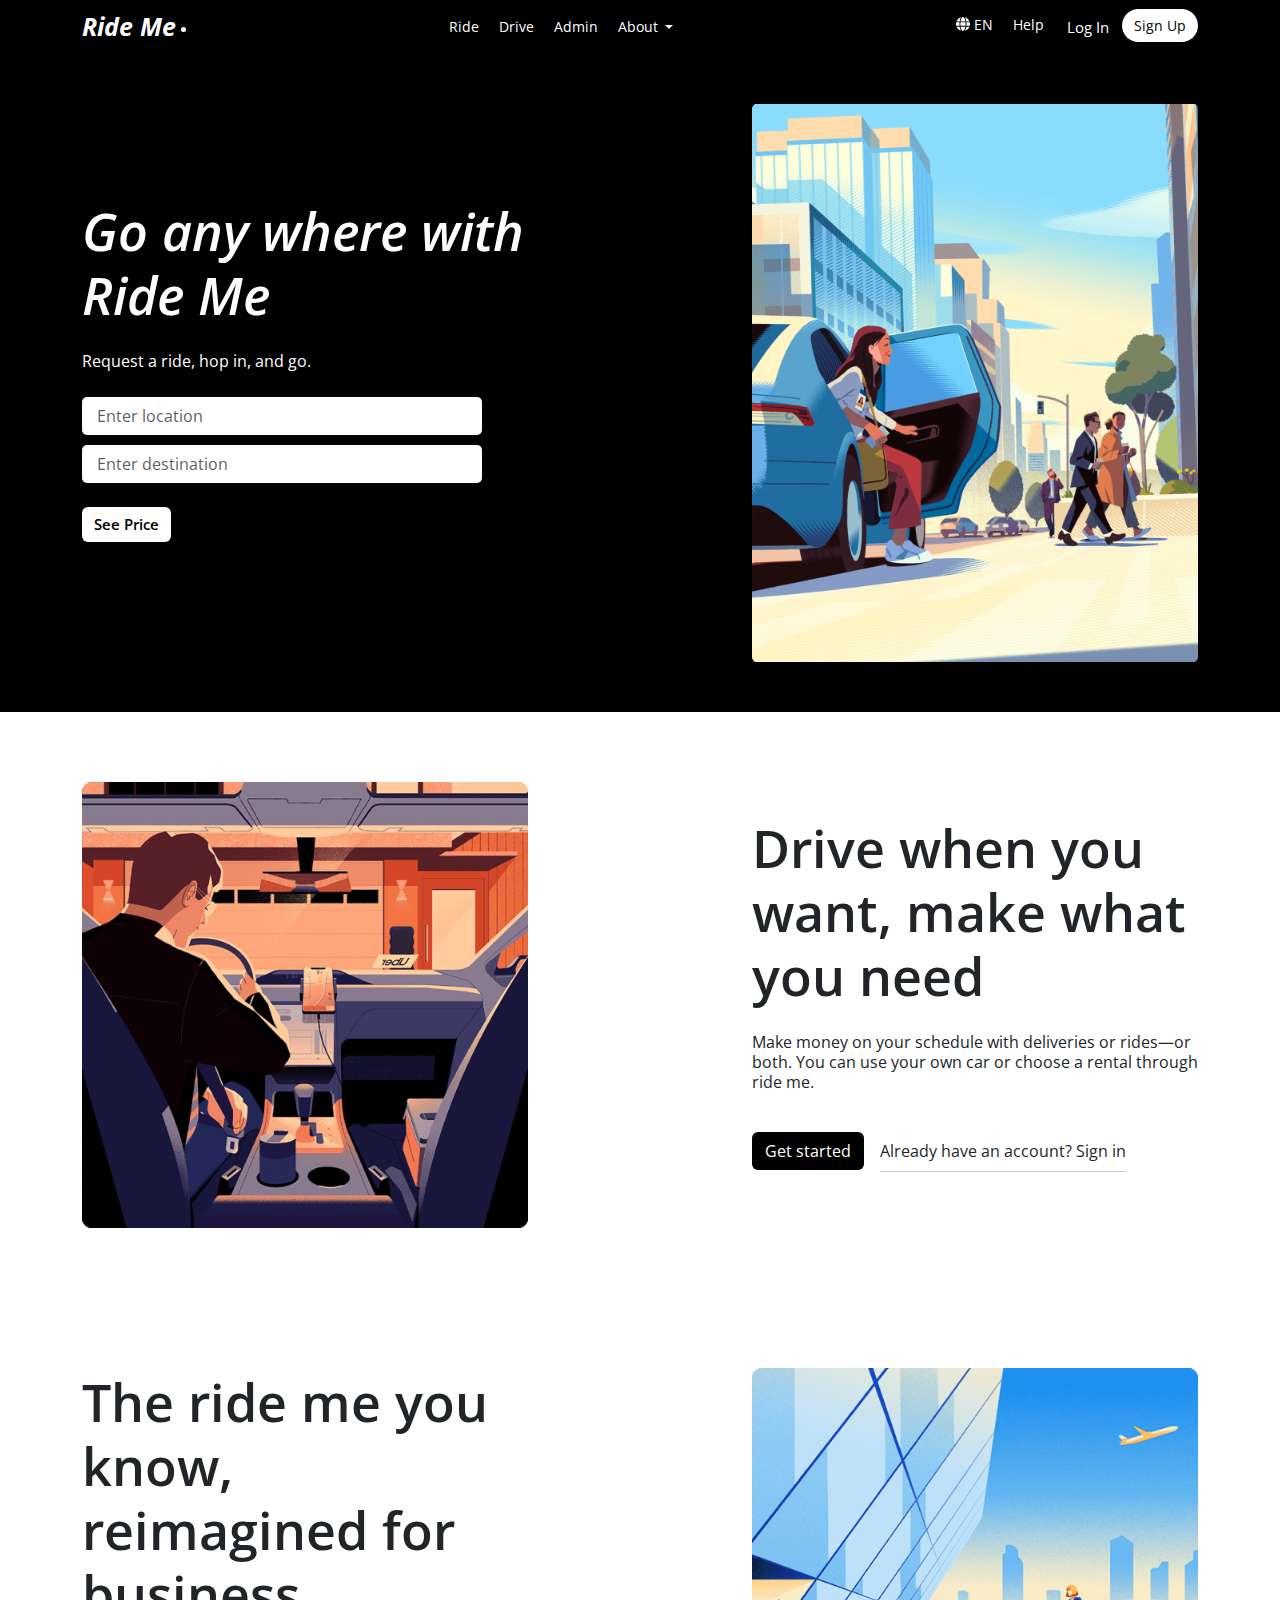
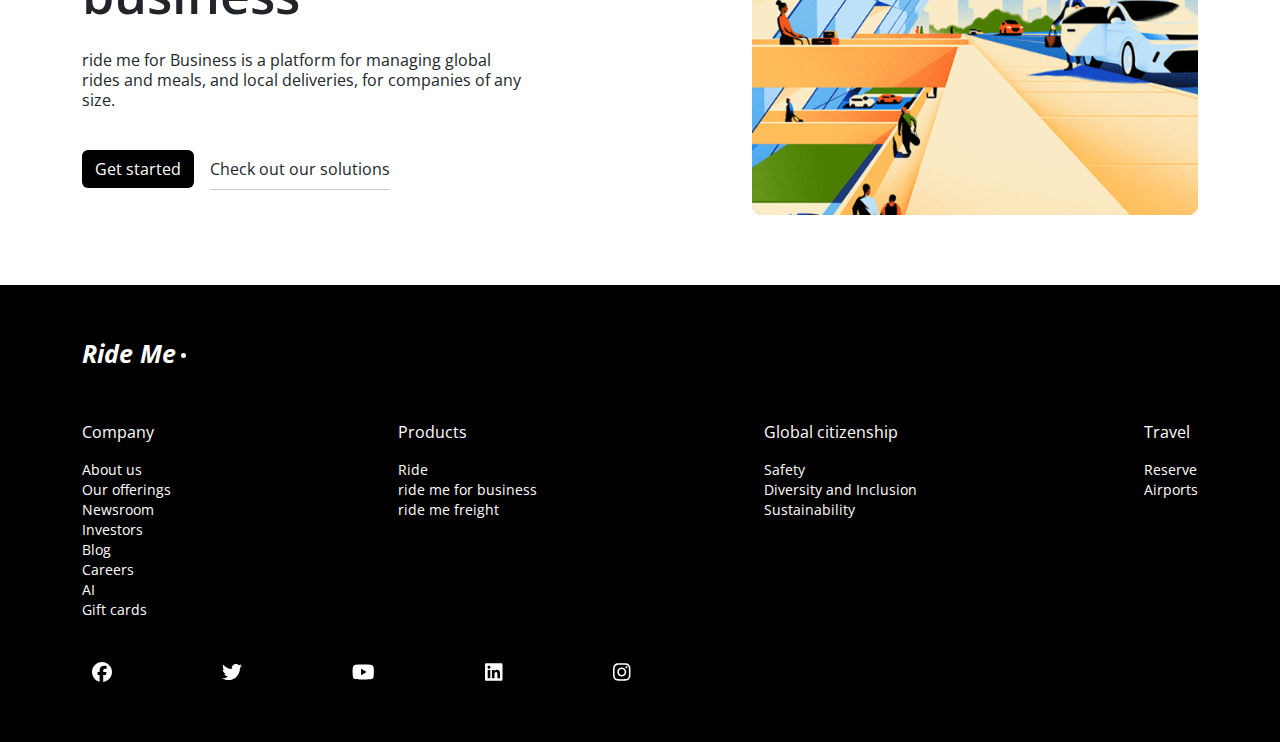
==== index.html @ de1ae910 "Add files via upload" ====
<!DOCTYPE html>
<html lang="en">
  <head>
    <meta charset="UTF-8" />
    <meta name="viewport" content="width=device-width, initial-scale=1.0" />
   
   
    <link rel="stylesheet" href="style/css/bootstrap.min.css">
    <link rel="preconnect" href="https://fonts.googleapis.com" />
    <link rel="preconnect" href="https://fonts.gstatic.com" crossorigin />
    <link
      href="https://fonts.googleapis.com/css2?family=Amatic+SC:wght@400;700&family=Open+Sans:ital,wght@0,300..800;1,300..800&display=swap"
      rel="stylesheet"
    />
    <link rel="stylesheet" href="style/css/Home.css"/>
    <link rel="stylesheet" href="style/all.min.css"/>
   
    <title>Ride Me</title>
  </head>
 
  <body>
    <nav class="navbar navbar-expand-lg">
        <div class="container">
          <a class="navbar-logo" href="index.html"><i>Ride Me</i></a>
          <button class="navbar-toggler" type="button" data-bs-toggle="collapse" data-bs-target="#navbarSupportedContent" aria-controls="navbarSupportedContent" aria-expanded="false" aria-label="Toggle navigation">
            <i class="fa-solid fa-bars"></i>
          </button>
          <div class="collapse navbar-collapse" id="navbarSupportedContent">
            <ul class="navbar-nav ms-auto mb-2 mb-lg-0">
              <li class="nav-item">
                <a class="nav-link active" aria-current="page" href="#">Ride</a>
              </li>
              <li class="nav-item">
                <a class="nav-link" href="drive.html">Drive</a>
              </li>
              <li class="nav-item">
                <a class="nav-link" href="#">Admin</a>
              </li>
              <li class="nav-item dropdown">
                <a class="nav-link dropdown-toggle" href="#" role="button" data-bs-toggle="dropdown" aria-expanded="false">
                  About
                </a>
                <ul class="dropdown-menu">
                  <li><a class="dropdown-item" href="#">About us</a></li>
                  <li><a class="dropdown-item" href="#">our offerings</a></li>
                  <li><a class="dropdown-item" href="#">Blog</a></li>
                  <li><a class="dropdown-item" href="#">How Ride Me work</a></li>
                </ul>
              </li>
              
            </ul>
            <ul class="navbar-nav ms-auto mb-2 mb-lg-0">
                <li class="nav-item">
                  <a class="nav-link" aria-current="page" href="#"><i class="fa-solid fa-globe me-1"></i>EN</a>
                </li>
                <li class="nav-item">
                  <a class="nav-link" href="#">Help</a>
                </li>
                <li class="nav-item">
                    <a href="#" class=" btn main-btn btn-default rounded-pill">Log In</a>
                </li>
                <li class="nav-item">
                    <a href="#" class="btn main-btn btn-primary rounded-pill ">Sign Up</a>
                </li>
                 
              </ul>
          </div>
          
        </div>
      </nav>
      <div class="sec-one ">
        <div class="container d-lg-flex">
       <div class="sec-one-left">
        <h1><i>Go any where with Ride Me</i>
            
        </h1>
         <p>
            Request a ride, hop in, and go.
         </p>
        <form class="" >
            
            <input class="loc form-control" type="text" name="location" placeholder="Enter location"  required="">
            <input class="des form-control" type="text"  placeholder="Enter destination"  required="" name="destination"> 
            <button class="btn btn-primary my-4" type="submit">See Price</button>
        </form>
       </div>
       <div class="sec-one-right">
        <img src="images/1.png" alt="">
       </div>
      </div>
    </div>
    <div class="sec-two">
        <div class="container d-lg-flex justify-content-between">
            <div class="sec-two-left ">
                <img src="images/2.png" alt="">
            </div>
            <div class="sec-two-right">
                <h1>
                    Drive when you want, make what you need 
                </h1>
                <p >
                    Make money on your schedule with deliveries or rides—or both. You can use your own car or choose a rental through ride me.  
                </p>
                <div class="btn-cont d-flex align-items-center">
                    <button class="btn  my-4 me-3" type="submit">Get started</button>
                    <a class="lin" href="#">Already have an account? Sign in</a>
                </div>
            </div>
        </div>
       
    </div>
    <div class="sec-two">
        <div class="container d-lg-flex justify-content-between">
            <div class="sec-two-left order-lg-1">
                <img src="images/3.png" alt="">
            </div>
            <div class="sec-two-right">
                <h1>
                    The ride me you know, reimagined for business
                </h1>
                <p >
                 ride me for Business is a platform for managing global rides and meals, and local deliveries, for companies of any size.  
                </p>
                <div class="btn-cont d-flex align-items-center">
                    <button class="btn  my-4 me-3" type="submit"><a href="drive.html">Get started</a></button>
                    <a class="lin" href="#">Check out our solutions</a>
                </div>
            </div>
        </div>
       
    </div>
    <footer>
        <div class="container">
            <div class="foot-logo fst-italic">
                <a href="index.html">Ride Me</a>
            </div>
            <div class="lists-cont d-lg-flex justify-content-between ">
           
            <ul>
            <p>Company</p>
             <li><a href="#">About us</a></li>
             <li><a href="drive.html">Our offerings</a></li>
             <li><a href="#">Newsroom</a></li>
             <li><a href="#">Investors</a></li>
             <li><a href="#">Blog</a></li>
             <li><a href="#">Careers</a></li>
             <li><a href="#">AI</a></li>
             <li><a href="#">Gift cards</a></li>
            </ul>
            <ul>
            <p>Products</p>
             <li><a href="#">Ride</a></li>
             <li><a href="drive.html">ride me for business</a></li>
             <li><a href="#">ride me freight</a></li>
            </ul>
            <ul>
            <p>Global citizenship</p>
             <li><a href="#">Safety</a></li>
             <li><a href="#">Diversity and Inclusion</a></li>
             <li><a href="#">Sustainability</a></li>
            </ul>
            <ul>
            <p>Travel</p>
             <li><a href="#">Reserve</a></li>
             <li><a href="#">Airports</a></li>
            </ul>
            </div>
            <div class="icons-cont mt-3 ">
                <a href="#"><i class="fa-brands fa-facebook"></i></a>
                <a href="#"><i class="fa-brands fa-twitter"></i></a>
                <a href="#"><i class="fa-brands fa-youtube"></i></a>
                <a href="#"><i class="fa-brands fa-linkedin"></i></a>
                <a href="#"><i class="fa-brands fa-instagram"></i></a>
            </div>
        </div>
    </footer>
    <script src="style/js/all.min.js"></script>
    <script src="style/js//bootstrap.bundle.min.js"></script>
  </body>
</html>
---- style/css/Home.css ----
:root{
--hover-light-color:#fdfdfda9;
--hover-dark-color:#000000d3;
--def-mar:24px;
--cont-width:1200px;
--anima-time:0.3s;
}
body{
    font-family:"Open Sans", sans-serif ;
    
}
a{
    text-decoration: none;
    color:inherit;
}
.navbar-logo,
.foot-logo{
    font-size: 25px;
    font-weight: 700;
    font-family: "Open Sans", sans-serif;
    color: #ffffff;
    position: relative;
   
}
nav{
  background-color: rgb(0, 0, 0);
}
.navbar-logo::after,
.foot-logo::after{
    content: "";
    width: 5px;
    height: 5px;
    background-color: #ffffff;
    position: absolute;
    top: 50%;
    border-radius: 50%;
    margin-left: 5px;
}
.navbar-toggler i.fa{
    font-size: 20px;
    color: #ffffff;
}
.navbar .navbar-nav .nav-link{
    color: #ffffff;
    transition: all 0.5s ease-in-out;
    border-radius: 15px;
    font-size: 14px;
    width: fit-content;
    padding: 5px 10px;
}
.navbar .navbar-nav .nav-link .active,
.navbar .navbar-nav .nav-link:focus,
.navbar .navbar-nav .nav-link:hover{
background-color: var(--hover-light-color);
}
.navbar .navbar-toggler{
    color: #ffffff;
}
.navbar .navbar-toggler:focus{
    box-shadow: none;
}

.navbar .btn-default{
    color: #fff;
    font-size: 15px;

}
.navbar .btn-default:hover{
    background-color: var(--hover-light-color);
}
.navbar .btn-primary{
    color: #000000;
    font-size: 14px;
    background-color: #fff;
    border: none;

}
.navbar .btn-primary:hover{
    background-color: #ffffffad;
    
}

.navbar .dropdown-menu {
    background-color: #333333;
    margin-top: 10px;
    border-radius:0 0px 10px 10px  ;
    border: none;
    
}
.navbar .dropdown-menu .dropdown-item{
color: white;
}
.navbar .dropdown-menu .dropdown-item:hover{
    background-color: var(--hover-light-color);
}
.sec-one{
    background-color: #000000;
    overflow: hidden;
}
.sec-two{
    width: 100%;
   padding-block: 20px;
}
.sec-one .container,
.sec-two .container,
footer .container{
    margin-block:50px ;
    justify-content: space-between;
    align-items: center;
    width: var(--cont-width);
}
.sec-one .container .sec-one-left{
    width: 40%;
    color: #fff;
}
.container .sec-one-left h1,
.sec-two-right h1{
    font-size:52px ;
    line-height: 64px;
    font-weight: 600;
}
.container .sec-one-left p,
.sec-two-right p
{
    line-height: 20px;
    font-weight: 400;
    margin-top: var(--def-mar);

}
.sec-one-left form{
display: flex;
flex-wrap: wrap;
}
.sec-one-left form .loc ,
.sec-one-left form .des{
    padding: 7px 15px;
    width: 400px;
    border: none;
    display: block;
    border-radius: 5px;
    margin-top:10px;
}
.sec-one-left form .btn{
    background-color: white ;
    color: #000000;
   border: none;
   font-size: 15px;
   font-weight: 600;
}
.sec-one-left form .btn:hover{
    background-color:var(--hover-light-color);
}
.sec-one-right,
.sec-two-left,
.sec-two-right{
    width: 40%;
    
}
.sec-one-right img,
.sec-two-left img{
    width: 100%;
}
.sec-two-right button{
    background-color: #000000;
    color: #fff;
    transition: all 0.3s ease;
}
.sec-two-right button:hover{
    background-color:var(--hover-dark-color);
    color: #fff;
}
.sec-two-right .btn-cont .lin{
margin: 0;
border-bottom: 1px rgba(0, 0, 0, 0.2) solid;
padding-block: 0.5rem;
transition: all 0.5s ease-in-out;
}
.sec-two-right .btn-cont .lin:hover{
    border-color:black ;
}
footer{
    background-color: #000000;
    overflow: hidden;
    color: #fff;
}
footer ul{
    list-style: none;
    padding: 0;
    margin-top: 3rem;
}
footer .lists-cont ul li{
    font-size: 14px;
    line-height: 20px;
    font-weight: 400;
    transition: all var(--anima-time) ease-in-out;
}
footer .lists-cont ul li:hover{
    color: var(--hover-light-color);
}
footer .icons-cont{
    font-size: 20px;
    width: 50%;
    display: flex;
    justify-content: space-between;
}
footer .icons-cont a{
    padding: 5px 10px;
    border-radius: 10px;
    transition: all var(--anima-time) ease-in-out;
}
footer .icons-cont a:hover{
    background-color: var(--hover-light-color);
}
@media (max-width: 995px){
    .sec-one .container .sec-one-right,
    .sec-one .container .sec-one-left,
    .sec-two-left,
    .sec-two-right{
        width:100%;
    }  
    .sec-one-left form .loc ,
.sec-one-left form .des{
    width: 100%;
}

}
@media (max-width: 575px){
    .sec-one .container .sec-one-right,
    .sec-one .container .sec-one-left,
    .sec-two-left,
    .sec-two-right
    {
        width:400px;
    }  
    .sec-two .container{
       width: 100%;
    }
    .sec-one-left form .loc ,
.sec-one-left form .des{
    width: 100%;
}
footer .icons-cont{
    width: fit-content;
}
}
@media (max-width: 400px){
    .sec-one .container .sec-one-right,
    .sec-one .container .sec-one-left,
    .sec-two-left,
    .sec-two-right
    {
        width:350px;
    }  
}
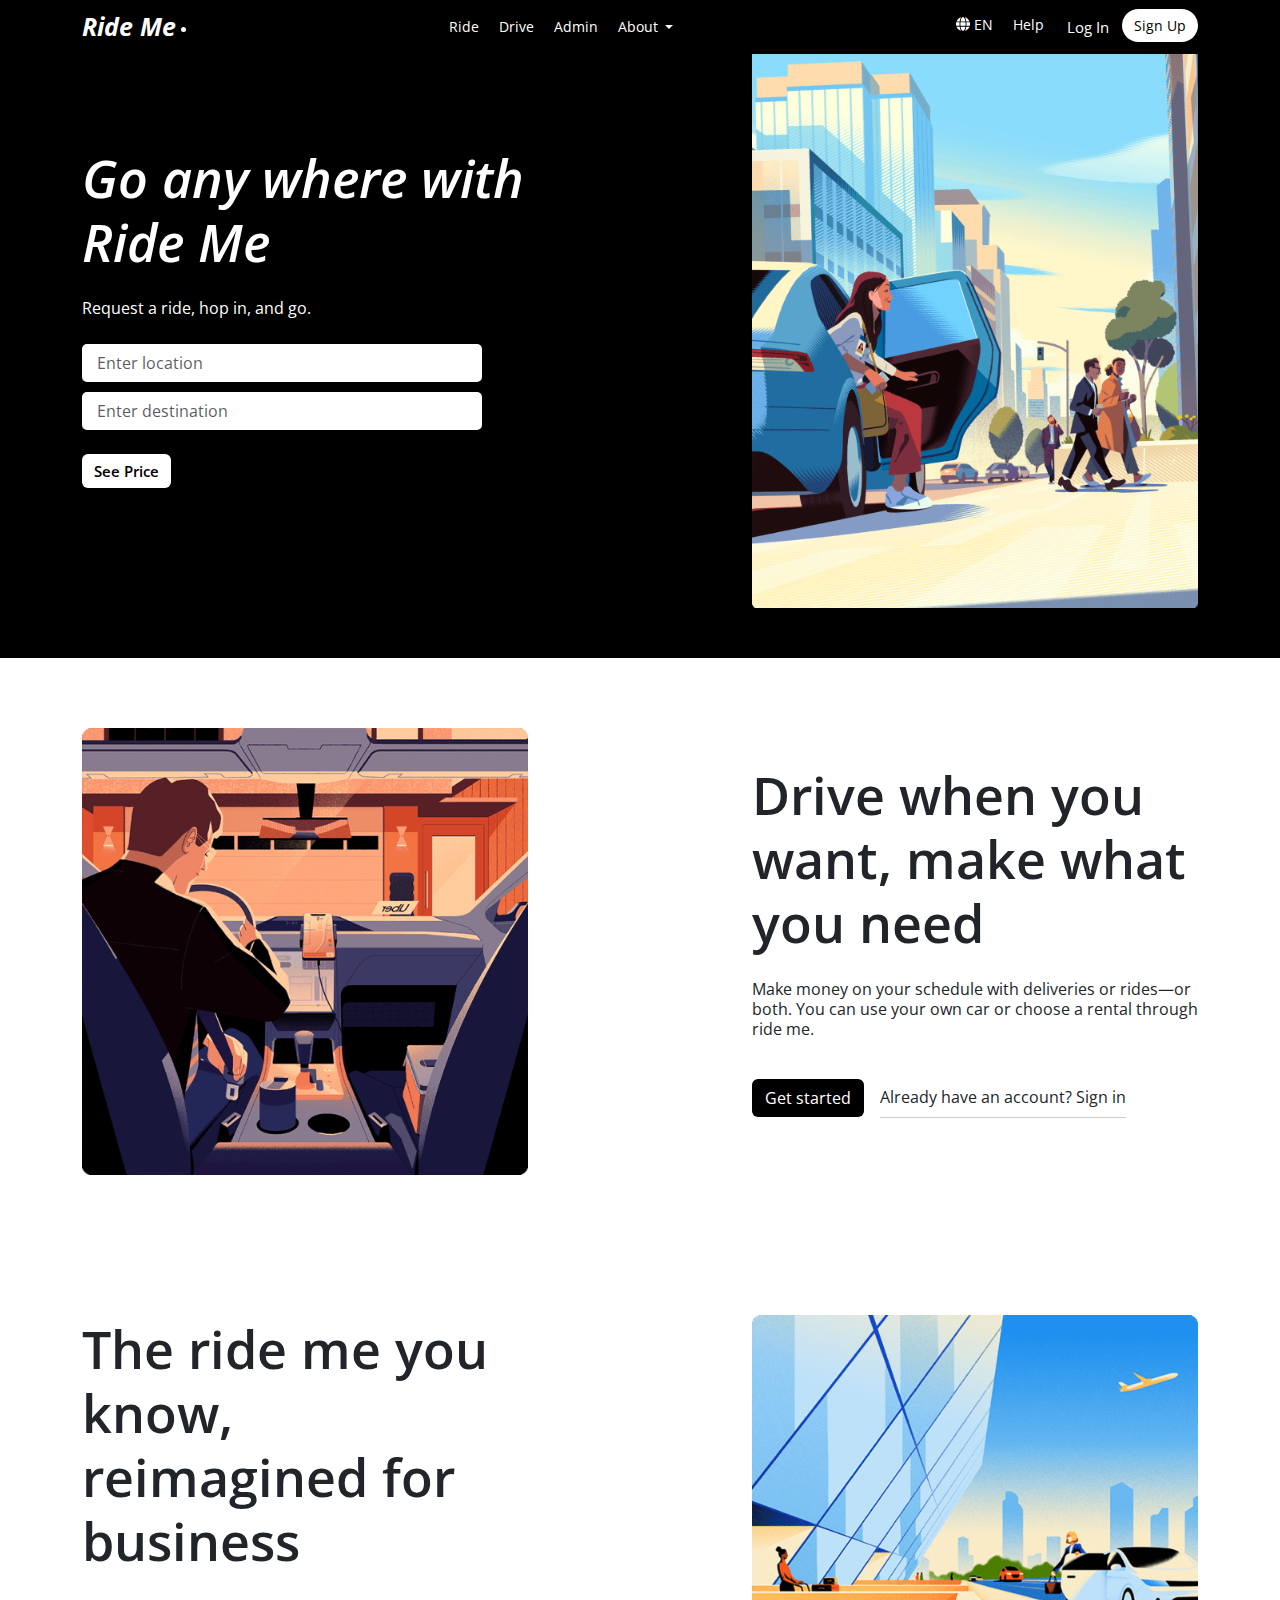
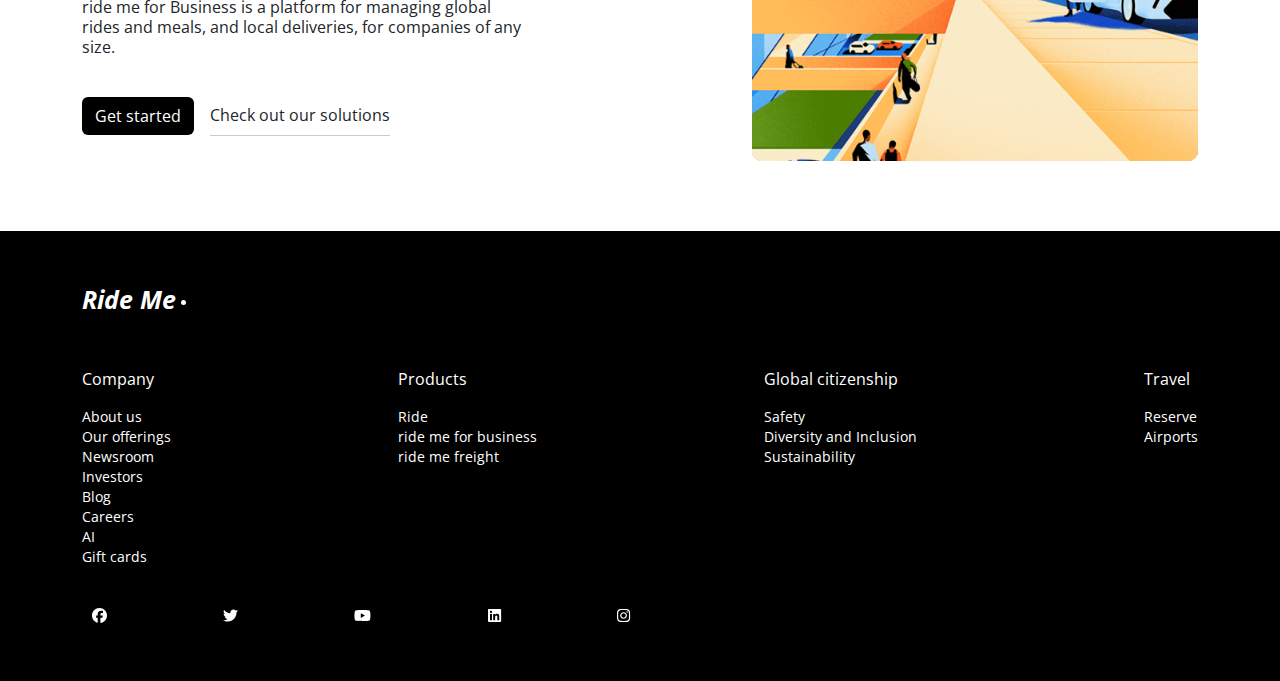
==== commit aae1e045: "Update index.html" ====
--- a/index.html
+++ b/index.html
@@ -19,7 +19,7 @@
   </head>
  
   <body>
-    <nav class="navbar navbar-expand-lg">
+    <nav class="navbar navbar-expand-lg fixed-top ">
         <div class="container">
           <a class="navbar-logo" href="index.html"><i>Ride Me</i></a>
           <button class="navbar-toggler" type="button" data-bs-toggle="collapse" data-bs-target="#navbarSupportedContent" aria-controls="navbarSupportedContent" aria-expanded="false" aria-label="Toggle navigation">
--- a/style/css/Home.css
+++ b/style/css/Home.css
@@ -198,7 +198,7 @@
     color: var(--hover-light-color);
 }
 footer .icons-cont{
-    font-size: 20px;
+    font-size: 15px;
     width: 50%;
     display: flex;
     justify-content: space-between;
@@ -251,4 +251,4 @@
     {
         width:350px;
     }  
-}+}
